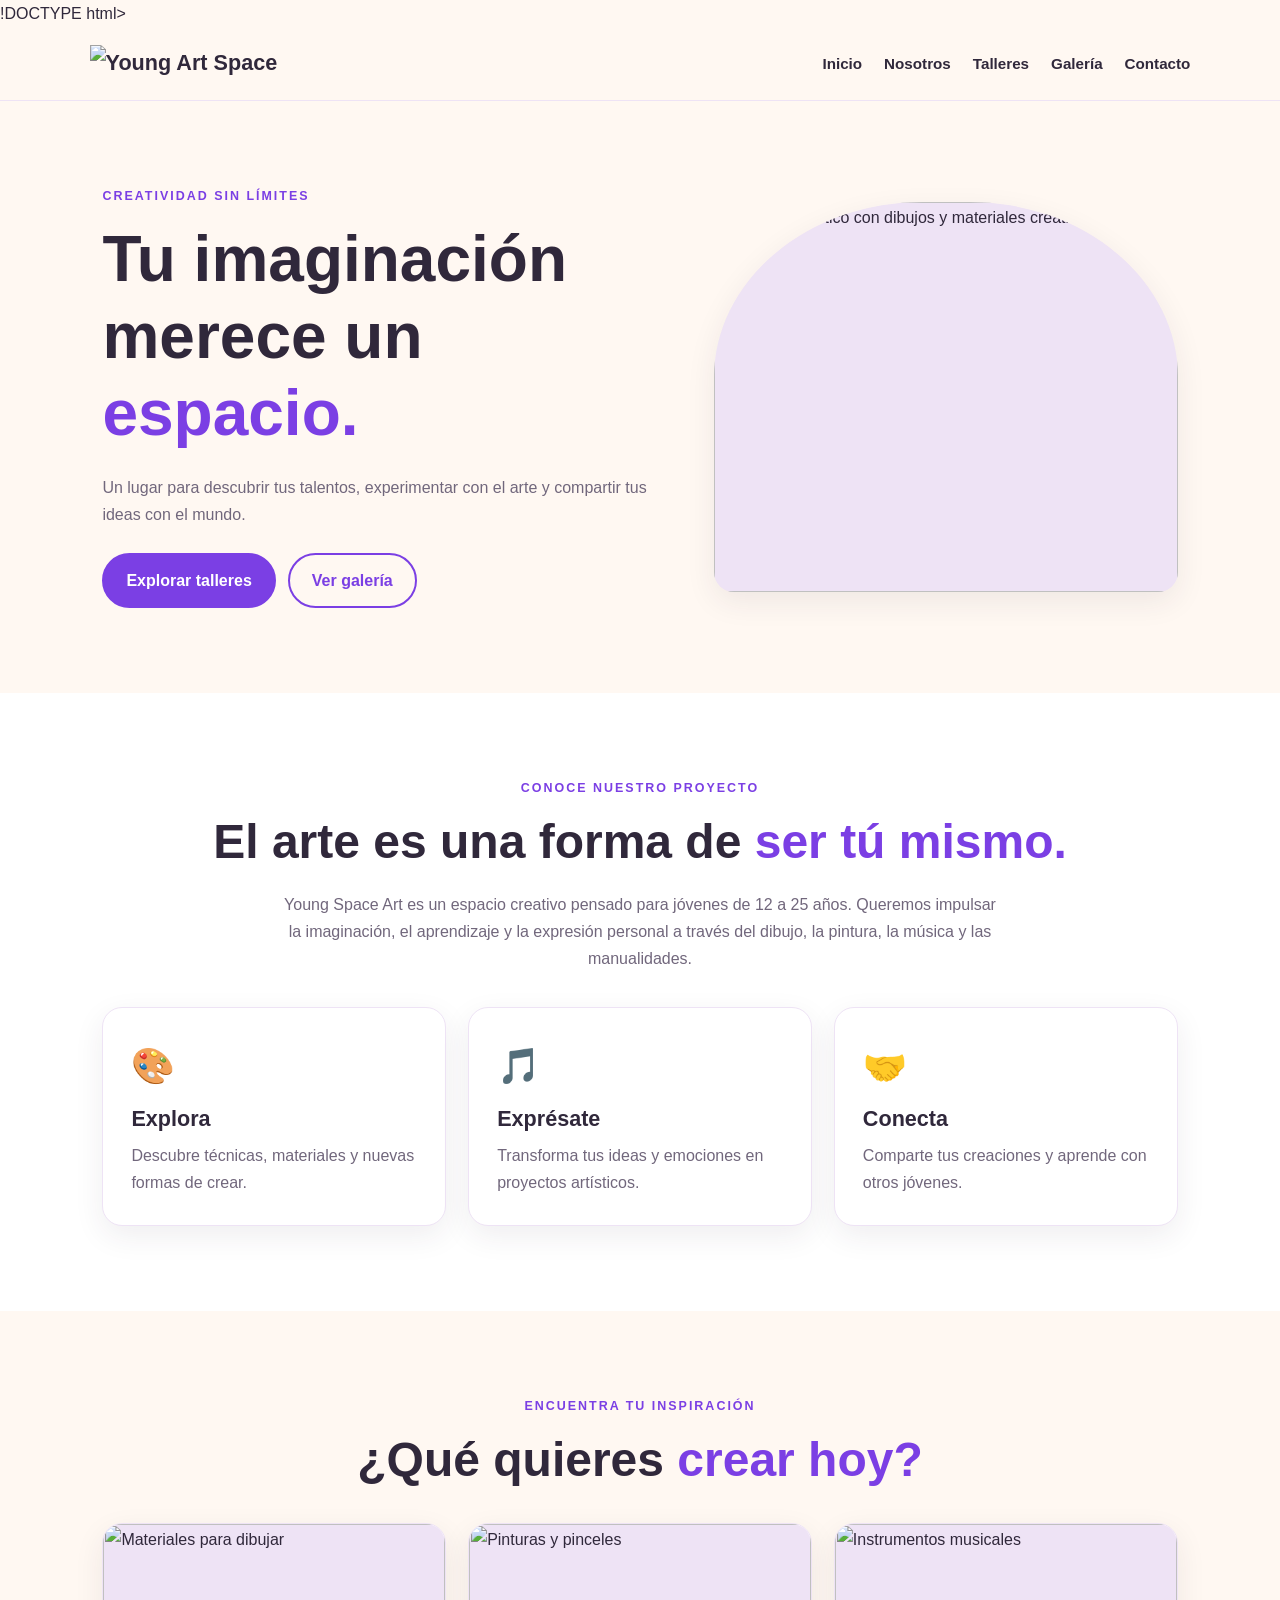
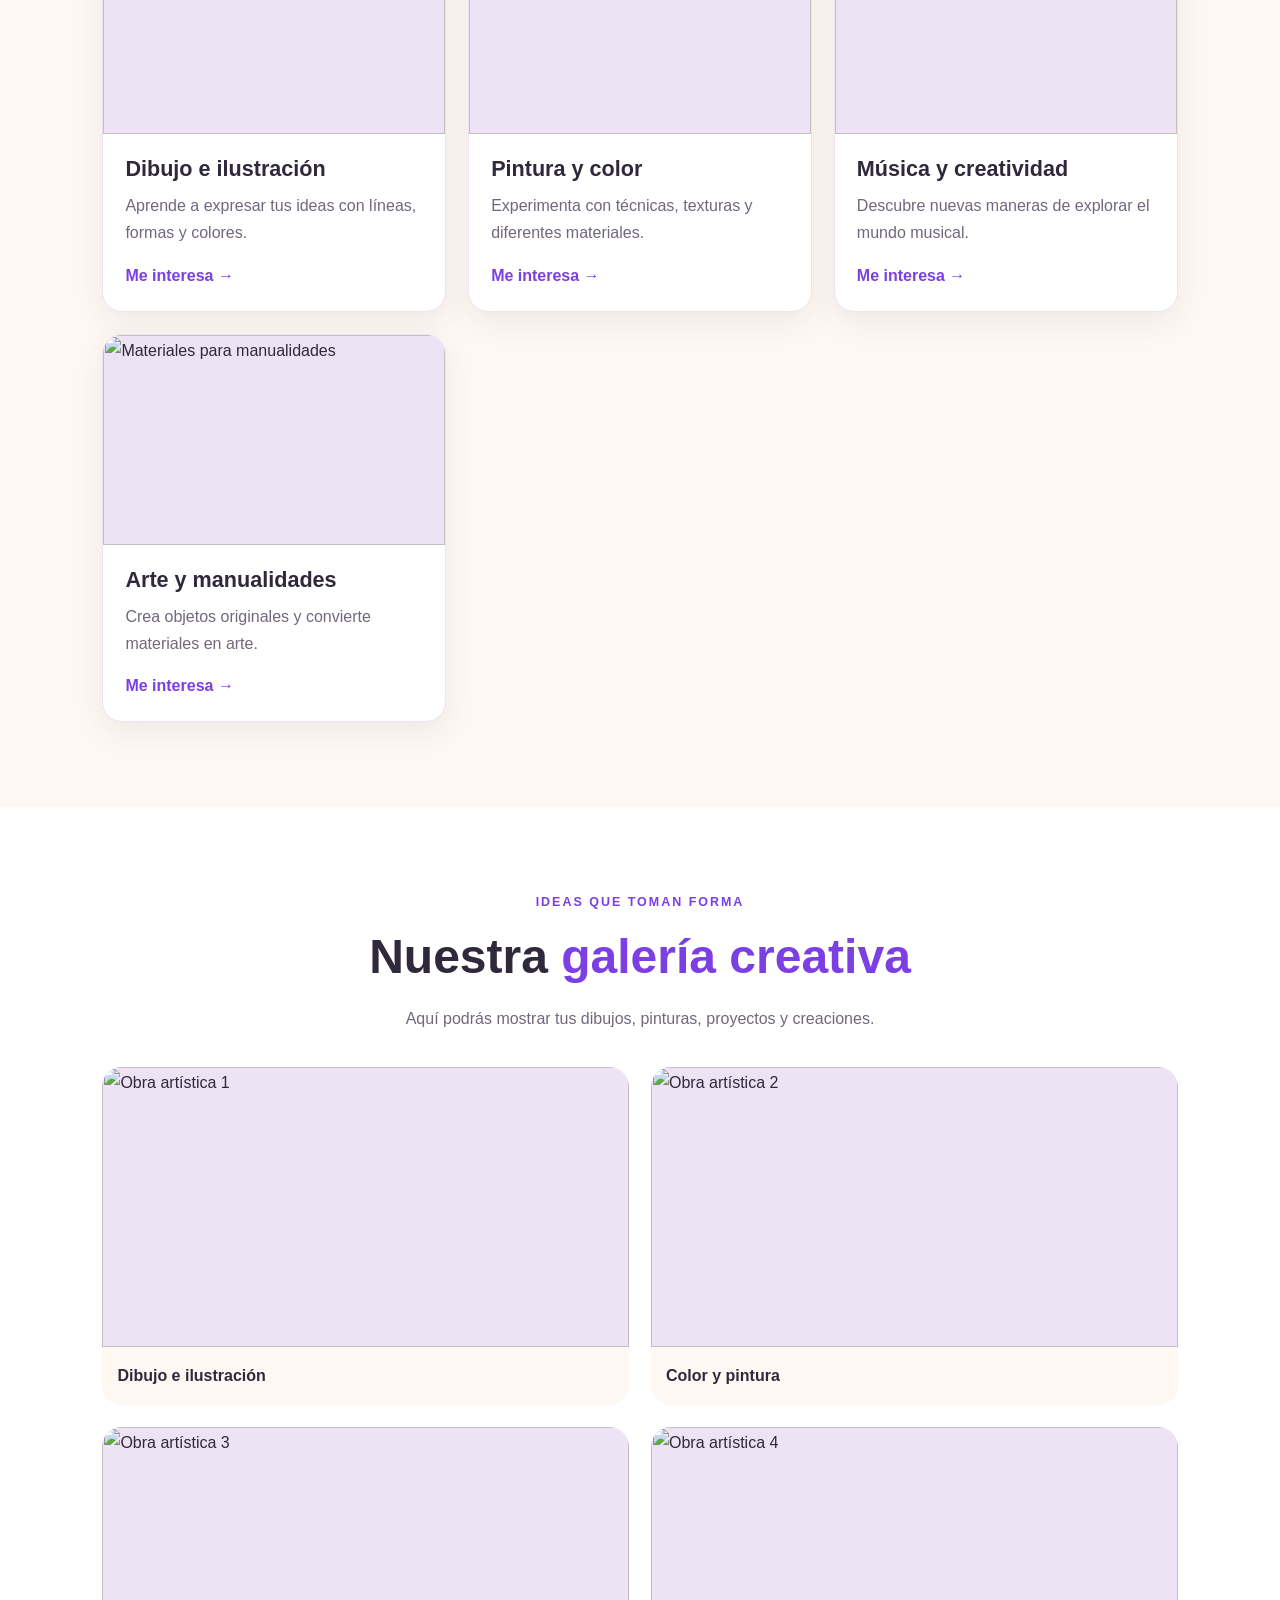
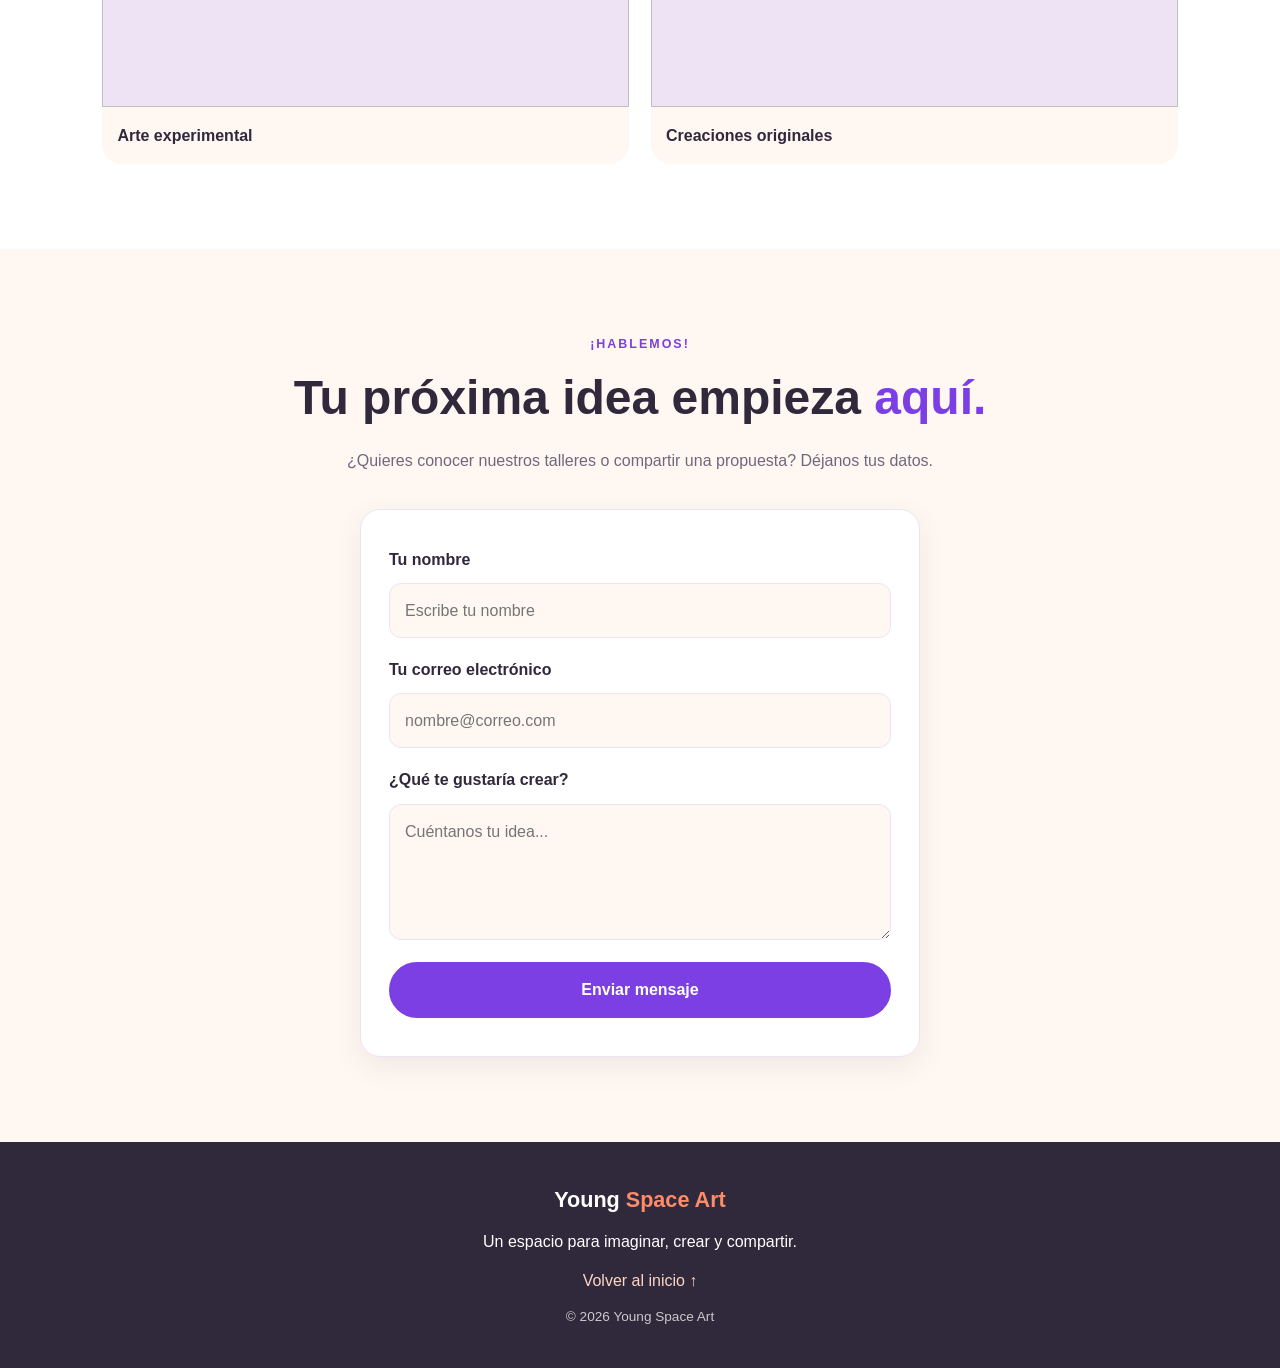
==== index.html @ b2b8af9f "Actualizacion del logo y pagina principal" ====
!DOCTYPE html>
<html lang="es">
<head>
  <meta charset="UTF-8">
  <meta name="viewport" content="width=device-width, initial-scale=1.0">
  <meta name="description" content="Young Space Art: un espacio para crear, aprender y expresarte a través del arte.">
  <title>Young Space Art | Tu espacio creativo</title>
  <link rel="stylesheet" href="style.css">
</head>
<body>

  <!-- ENCABEZADO Y MENÚ -->
<header class="encabezado">
    <a class="logo" href="#inicio">
        <img src="imagenes/logo-young-art-space.png" alt="Young Art Space">
    </a>

    <nav class="menu" aria-label="Menú principal">
        <a href="#inicio">Inicio</a>
        <a href="#nosotros">Nosotros</a>
        <a href="#talleres">Talleres</a>
        <a href="#galeria">Galería</a>
        <a href="#contacto">Contacto</a>
    </nav>
</header>

  <main>
    <!-- INICIO -->
    <section id="inicio" class="portada">
      <div class="portada-contenido">
        <p class="etiqueta">CREATIVIDAD SIN LÍMITES</p>
        <h1>Tu imaginación merece un <span>espacio.</span></h1>
        <p>
          Un lugar para descubrir tus talentos, experimentar con el arte
          y compartir tus ideas con el mundo.
        </p>

        <div class="botones">
          <a class="boton boton-principal" href="#talleres">Explorar talleres</a>
          <a class="boton boton-secundario" href="#galeria">Ver galería</a>
        </div>
      </div>

      <div class="portada-imagen">
        <!-- Cambia esta imagen por una tuya -->
        <img src="imagenes/portada.jpg"
             alt="Espacio artístico con dibujos y materiales creativos">
      </div>
    </section>

    <!-- NOSOTROS -->
    <section id="nosotros" class="seccion nosotros">
      <p class="etiqueta">CONOCE NUESTRO PROYECTO</p>
      <h2>El arte es una forma de <span>ser tú mismo.</span></h2>
      <p class="texto-seccion">
        Young Space Art es un espacio creativo pensado para jóvenes de
        12 a 25 años. Queremos impulsar la imaginación, el aprendizaje y
        la expresión personal a través del dibujo, la pintura, la música
        y las manualidades.
      </p>

      <div class="tarjetas">
        <article class="tarjeta">
          <span class="icono">🎨</span>
          <h3>Explora</h3>
          <p>Descubre técnicas, materiales y nuevas formas de crear.</p>
        </article>

        <article class="tarjeta">
          <span class="icono">🎵</span>
          <h3>Exprésate</h3>
          <p>Transforma tus ideas y emociones en proyectos artísticos.</p>
        </article>

        <article class="tarjeta">
          <span class="icono">🤝</span>
          <h3>Conecta</h3>
          <p>Comparte tus creaciones y aprende con otros jóvenes.</p>
        </article>
      </div>
    </section>

    <!-- TALLERES -->
    <section id="talleres" class="seccion talleres">
      <p class="etiqueta">ENCUENTRA TU INSPIRACIÓN</p>
      <h2>¿Qué quieres <span>crear hoy?</span></h2>

      <div class="tarjetas">
        <article class="tarjeta tarjeta-taller">
          <img src="imagenes/dibujo.jpg" alt="Materiales para dibujar">
          <div class="tarjeta-contenido">
            <h3>Dibujo e ilustración</h3>
            <p>Aprende a expresar tus ideas con líneas, formas y colores.</p>
            <a href="#contacto" class="enlace">Me interesa →</a>
          </div>
        </article>

        <article class="tarjeta tarjeta-taller">
          <img src="imagenes/pintura.jpg" alt="Pinturas y pinceles">
          <div class="tarjeta-contenido">
            <h3>Pintura y color</h3>
            <p>Experimenta con técnicas, texturas y diferentes materiales.</p>
            <a href="#contacto" class="enlace">Me interesa →</a>
          </div>
        </article>

        <article class="tarjeta tarjeta-taller">
          <img src="imagenes/musica.jpg" alt="Instrumentos musicales">
          <div class="tarjeta-contenido">
            <h3>Música y creatividad</h3>
            <p>Descubre nuevas maneras de explorar el mundo musical.</p>
            <a href="#contacto" class="enlace">Me interesa →</a>
          </div>
        </article>

        <article class="tarjeta tarjeta-taller">
          <img src="imagenes/manualidades.jpg" alt="Materiales para manualidades">
          <div class="tarjeta-contenido">
            <h3>Arte y manualidades</h3>
            <p>Crea objetos originales y convierte materiales en arte.</p>
            <a href="#contacto" class="enlace">Me interesa →</a>
          </div>
        </article>
      </div>
    </section>

    <!-- GALERÍA -->
    <section id="galeria" class="seccion galeria">
      <p class="etiqueta">IDEAS QUE TOMAN FORMA</p>
      <h2>Nuestra <span>galería creativa</span></h2>
      <p class="texto-seccion">
        Aquí podrás mostrar tus dibujos, pinturas, proyectos y creaciones.
      </p>

      <div class="galeria-grid">
        <figure>
          <img src="imagenes/galeria1.jpg" alt="Obra artística 1">
          <figcaption>Dibujo e ilustración</figcaption>
        </figure>

        <figure>
          <img src="imagenes/galeria2.jpg" alt="Obra artística 2">
          <figcaption>Color y pintura</figcaption>
        </figure>

        <figure>
          <img src="imagenes/galeria3.jpg" alt="Obra artística 3">
          <figcaption>Arte experimental</figcaption>
        </figure>

        <figure>
          <img src="imagenes/galeria4.jpg" alt="Obra artística 4">
          <figcaption>Creaciones originales</figcaption>
        </figure>
      </div>
    </section>

    <!-- CONTACTO -->
    <section id="contacto" class="seccion contacto">
      <p class="etiqueta">¡HABLEMOS!</p>
      <h2>Tu próxima idea empieza <span>aquí.</span></h2>
      <p class="texto-seccion">
        ¿Quieres conocer nuestros talleres o compartir una propuesta?
        Déjanos tus datos.
      </p>

      <form id="formulario-contacto">
        <label for="nombre">Tu nombre</label>
        <input type="text" id="nombre" name="nombre"
               placeholder="Escribe tu nombre" required>

        <label for="correo">Tu correo electrónico</label>
        <input type="email" id="correo" name="correo"
               placeholder="nombre@correo.com" required>

        <label for="mensaje">¿Qué te gustaría crear?</label>
        <textarea id="mensaje" name="mensaje" rows="4"
                  placeholder="Cuéntanos tu idea..." required></textarea>

        <button type="submit" class="boton boton-principal">
          Enviar mensaje
        </button>

        <p id="respuesta-formulario" role="status" aria-live="polite"></p>
      </form>
    </section>
  </main>

  <footer class="pie">
    <a class="logo" href="#inicio">Young <span>Space Art</span></a>
    <p>Un espacio para imaginar, crear y compartir.</p>
    <a href="#inicio">Volver al inicio ↑</a>
    <p class="copyright">© 2026 Young Space Art</p>
  </footer>

  <script src="script.js"></script>
</body>
</html>
---- style.css ----
/* =================================
   1. COLORES Y DISEÑO GENERAL
   Cambia estos valores para personalizar la página
================================= */
:root {
  --fondo: #fff8f2;
  --fondo-tarjetas: #ffffff;
  --color-principal: #7b3fe4;
  --color-secundario: #ff8c69;
  --color-texto: #30283b;
  --color-suave: #71677c;
  --color-borde: #eee3f5;

  --fuente-titulos: "Trebuchet MS", sans-serif;
  --fuente-texto: Arial, sans-serif;

  --radio: 20px;
  --sombra: 0 10px 30px rgba(48, 40, 59, 0.08);
}

* {
  box-sizing: border-box;
  margin: 0;
  padding: 0;
}

html {
  scroll-behavior: smooth;
  scroll-padding-top: 90px;
}

body {
  background: var(--fondo);
  color: var(--color-texto);
  font-family: var(--fuente-texto);
  line-height: 1.7;
}

img {
  display: block;
  max-width: 100%;
}

a {
  color: inherit;
  text-decoration: none;
}

section {
  scroll-margin-top: 85px;
}

/* =================================
   2. MENÚ SUPERIOR
================================= */
.encabezado {
  position: sticky;
  top: 0;
  z-index: 10;
  display: flex;
  align-items: center;
  justify-content: space-between;
  gap: 20px;
  padding: 18px 7%;
  background: var(--fondo);
  border-bottom: 1px solid var(--color-borde);
}

.logo {
  font-family: var(--fuente-titulos);
  font-size: 1.35rem;
  font-weight: 900;
}

.logo span,
h1 span,
h2 span {
  color: var(--color-principal);
}

.menu {
  display: flex;
  flex-wrap: wrap;
  gap: 22px;
}

.menu a {
  font-size: 0.95rem;
  font-weight: bold;
  transition: color 0.2s;
}

.menu a:hover,
.menu a:focus-visible {
  color: var(--color-principal);
}

/* =================================
   3. PORTADA / INICIO
================================= */
.portada {
  display: grid;
  grid-template-columns: 1.1fr 0.9fr;
  align-items: center;
  gap: 45px;
  padding: 85px 8%;
  min-height: 570px;
}

.etiqueta {
  color: var(--color-principal);
  font-size: 0.78rem;
  font-weight: 800;
  letter-spacing: 2px;
  margin-bottom: 14px;
}

h1,
h2,
h3 {
  font-family: var(--fuente-titulos);
  line-height: 1.2;
}

h1 {
  font-size: clamp(2.5rem, 5vw, 4.5rem);
  margin-bottom: 22px;
}

h2 {
  font-size: clamp(2rem, 4vw, 3rem);
  margin-bottom: 20px;
}

.portada-contenido > p:not(.etiqueta) {
  color: var(--color-suave);
  max-width: 550px;
  margin-bottom: 25px;
}

.portada-imagen img {
  width: 100%;
  height: 390px;
  object-fit: cover;
  border-radius: 45% 45% 20px 20px;
  box-shadow: var(--sombra);
  background: var(--color-borde);
}

.botones {
  display: flex;
  flex-wrap: wrap;
  gap: 12px;
}

.boton {
  display: inline-flex;
  justify-content: center;
  align-items: center;
  padding: 12px 22px;
  border: 2px solid var(--color-principal);
  border-radius: 999px;
  font: inherit;
  font-weight: bold;
  cursor: pointer;
  transition: transform 0.2s, background 0.2s;
}

.boton:hover {
  transform: translateY(-3px);
}

.boton-principal {
  background: var(--color-principal);
  color: white;
}

.boton-principal:hover {
  background: var(--color-texto);
  border-color: var(--color-texto);
}

.boton-secundario {
  color: var(--color-principal);
  background: transparent;
}

/* =================================
   4. SECCIONES
================================= */
.seccion {
  padding: 85px 8%;
  text-align: center;
}

.nosotros,
.galeria {
  background: var(--fondo-tarjetas);
}

.texto-seccion {
  max-width: 720px;
  margin: 0 auto 35px;
  color: var(--color-suave);
}

/* =================================
   5. TARJETAS DE NOSOTROS Y TALLERES
================================= */
.tarjetas {
  display: grid;
  grid-template-columns: repeat(3, minmax(0, 1fr));
  gap: 22px;
  margin-top: 35px;
  text-align: left;
}

.tarjeta {
  overflow: hidden;
  background: var(--fondo-tarjetas);
  border: 1px solid var(--color-borde);
  border-radius: var(--radio);
  box-shadow: var(--sombra);
  transition: transform 0.2s;
}

.tarjeta:hover {
  transform: translateY(-5px);
}

.nosotros .tarjeta {
  padding: 28px;
}

.icono {
  display: inline-block;
  font-size: 2.2rem;
  margin-bottom: 10px;
}

.tarjeta h3 {
  font-size: 1.35rem;
  margin-bottom: 10px;
}

.tarjeta p {
  color: var(--color-suave);
}

.tarjeta-taller img {
  width: 100%;
  height: 210px;
  object-fit: cover;
  background: var(--color-borde);
}

.tarjeta-contenido {
  padding: 22px;
}

.enlace {
  display: inline-block;
  margin-top: 15px;
  color: var(--color-principal);
  font-weight: bold;
}

.enlace:hover {
  text-decoration: underline;
}

/* =================================
   6. GALERÍA DE IMÁGENES
================================= */
.galeria-grid {
  display: grid;
  grid-template-columns: repeat(2, minmax(0, 1fr));
  gap: 22px;
  text-align: left;
}

.galeria-grid figure {
  overflow: hidden;
  border-radius: var(--radio);
  background: var(--fondo);
}

.galeria-grid img {
  width: 100%;
  height: 280px;
  object-fit: cover;
  background: var(--color-borde);
  transition: transform 0.3s;
}

.galeria-grid figure:hover img {
  transform: scale(1.04);
}

.galeria-grid figcaption {
  padding: 15px;
  font-weight: bold;
}

/* =================================
   7. CONTACTO
================================= */
.contacto form {
  display: flex;
  flex-direction: column;
  gap: 10px;
  max-width: 560px;
  margin: 30px auto 0;
  padding: 28px;
  text-align: left;
  background: var(--fondo-tarjetas);
  border: 1px solid var(--color-borde);
  border-radius: var(--radio);
  box-shadow: var(--sombra);
}

.contacto label {
  font-weight: bold;
  margin-top: 8px;
}

.contacto input,
.contacto textarea {
  width: 100%;
  padding: 13px 15px;
  border: 1px solid var(--color-borde);
  border-radius: 12px;
  background: var(--fondo);
  color: var(--color-texto);
  font: inherit;
}

.contacto input:focus,
.contacto textarea:focus {
  outline: 2px solid var(--color-principal);
}

.contacto textarea {
  resize: vertical;
}

.contacto button {
  margin-top: 12px;
}

#respuesta-formulario {
  color: var(--color-principal);
  font-weight: bold;
}

/* =================================
   8. PIE DE PÁGINA
================================= */
.pie {
  padding: 40px 8%;
  text-align: center;
  background: var(--color-texto);
  color: white;
}

.pie .logo span {
  color: var(--color-secundario);
}

.pie p {
  margin-top: 10px;
}

.pie > a:not(.logo) {
  display: inline-block;
  margin-top: 12px;
  color: #ffd5c5;
}

.copyright {
  font-size: 0.85rem;
  opacity: 0.75;
}

/* =================================
   9. ADAPTACIÓN A CELULARES
================================= */
@media (max-width: 800px) {
  .encabezado {
    flex-direction: column;
  }

  .menu {
    justify-content: center;
    gap: 12px 18px;
  }

  .portada {
    grid-template-columns: 1fr;
    padding: 55px 7%;
  }

  .portada-imagen img {
    height: 300px;
  }

  .tarjetas {
    grid-template-columns: repeat(2, minmax(0, 1fr));
  }
}

@media (max-width: 520px) {
  .tarjetas,
  .galeria-grid {
    grid-template-columns: 1fr;
  }

  .seccion {
    padding: 60px 6%;
  }

  .portada {
    padding: 45px 6%;
  }

  .contacto form {
    padding: 20px;
  }

  .menu a {
    font-size: 0.88rem;
  }
}
.logo-container {
    display: flex;
    justify-content: center;
    align-items: center;
    background-color: #000;
    padding: 15px;
}

.logo-imagen {
    width: 100%;
    max-width: 550px;
    height: auto;
    display: block;
    object-fit: contain;
}
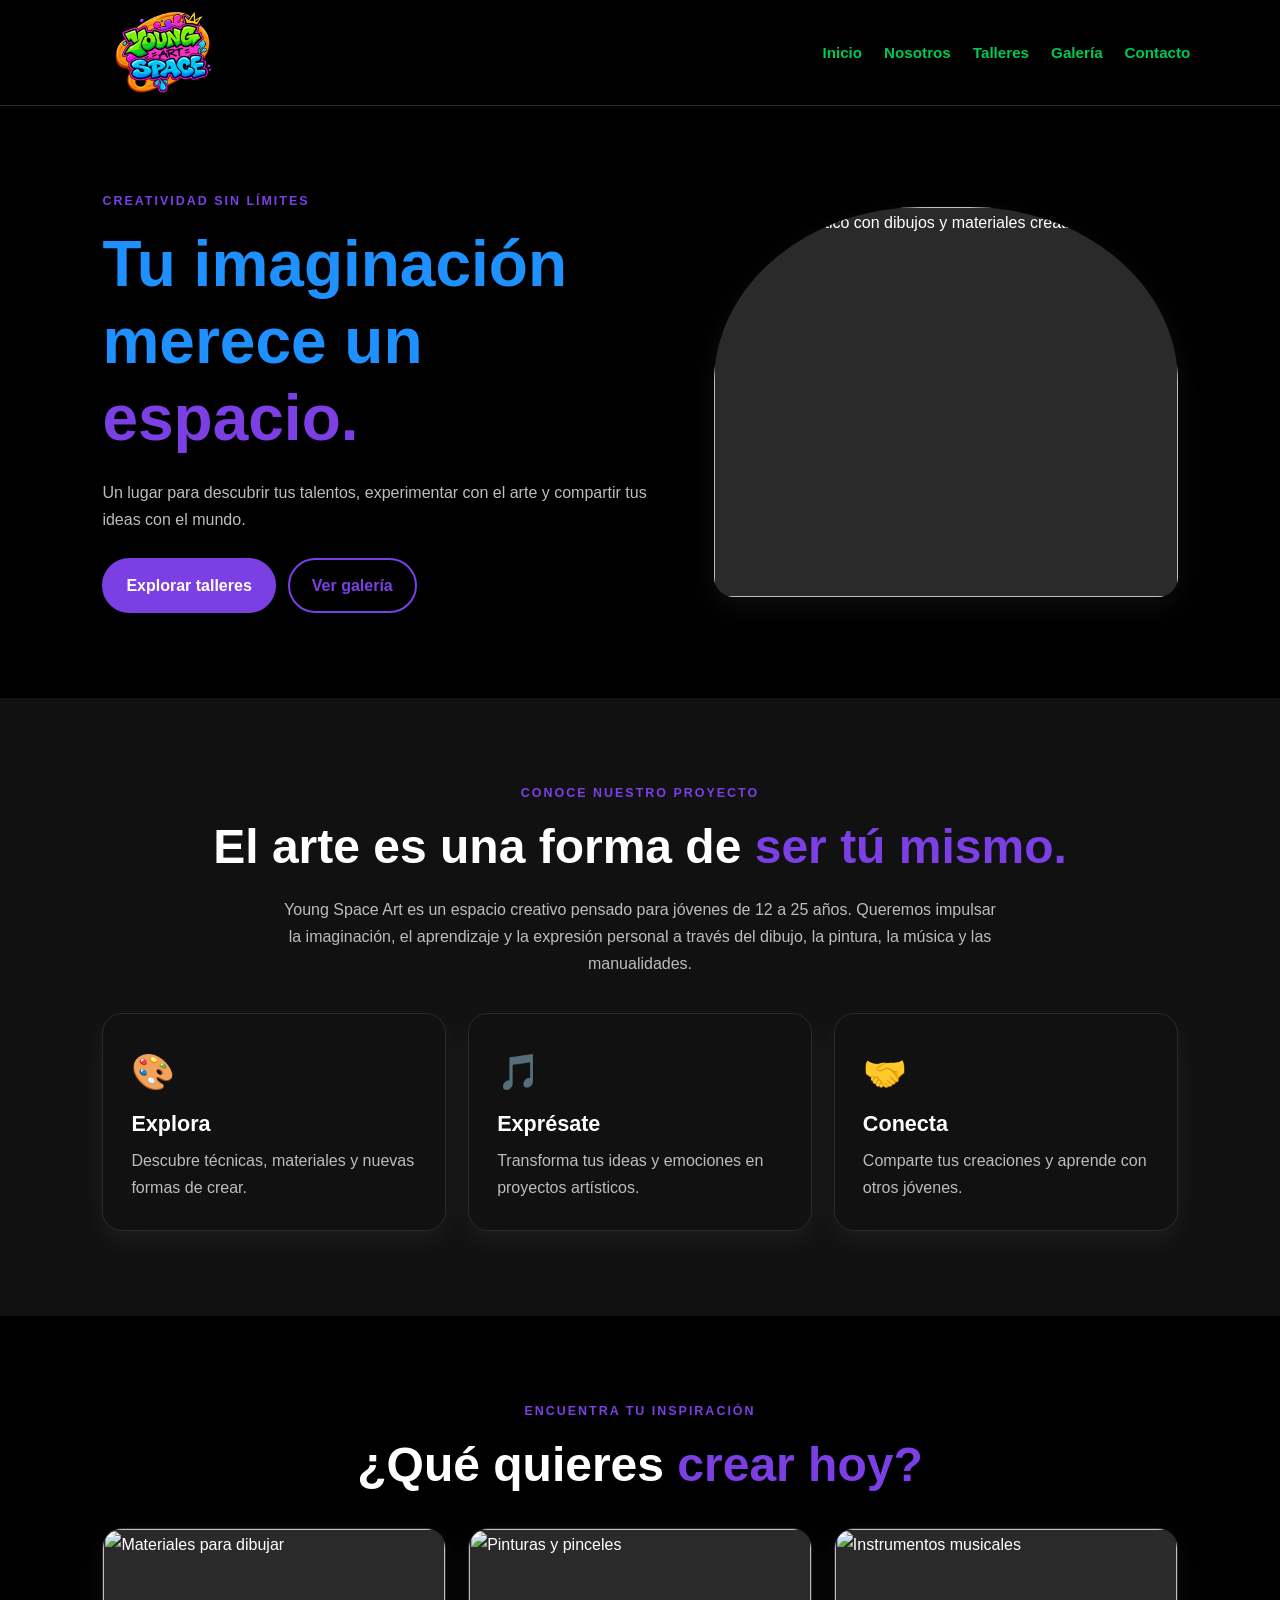
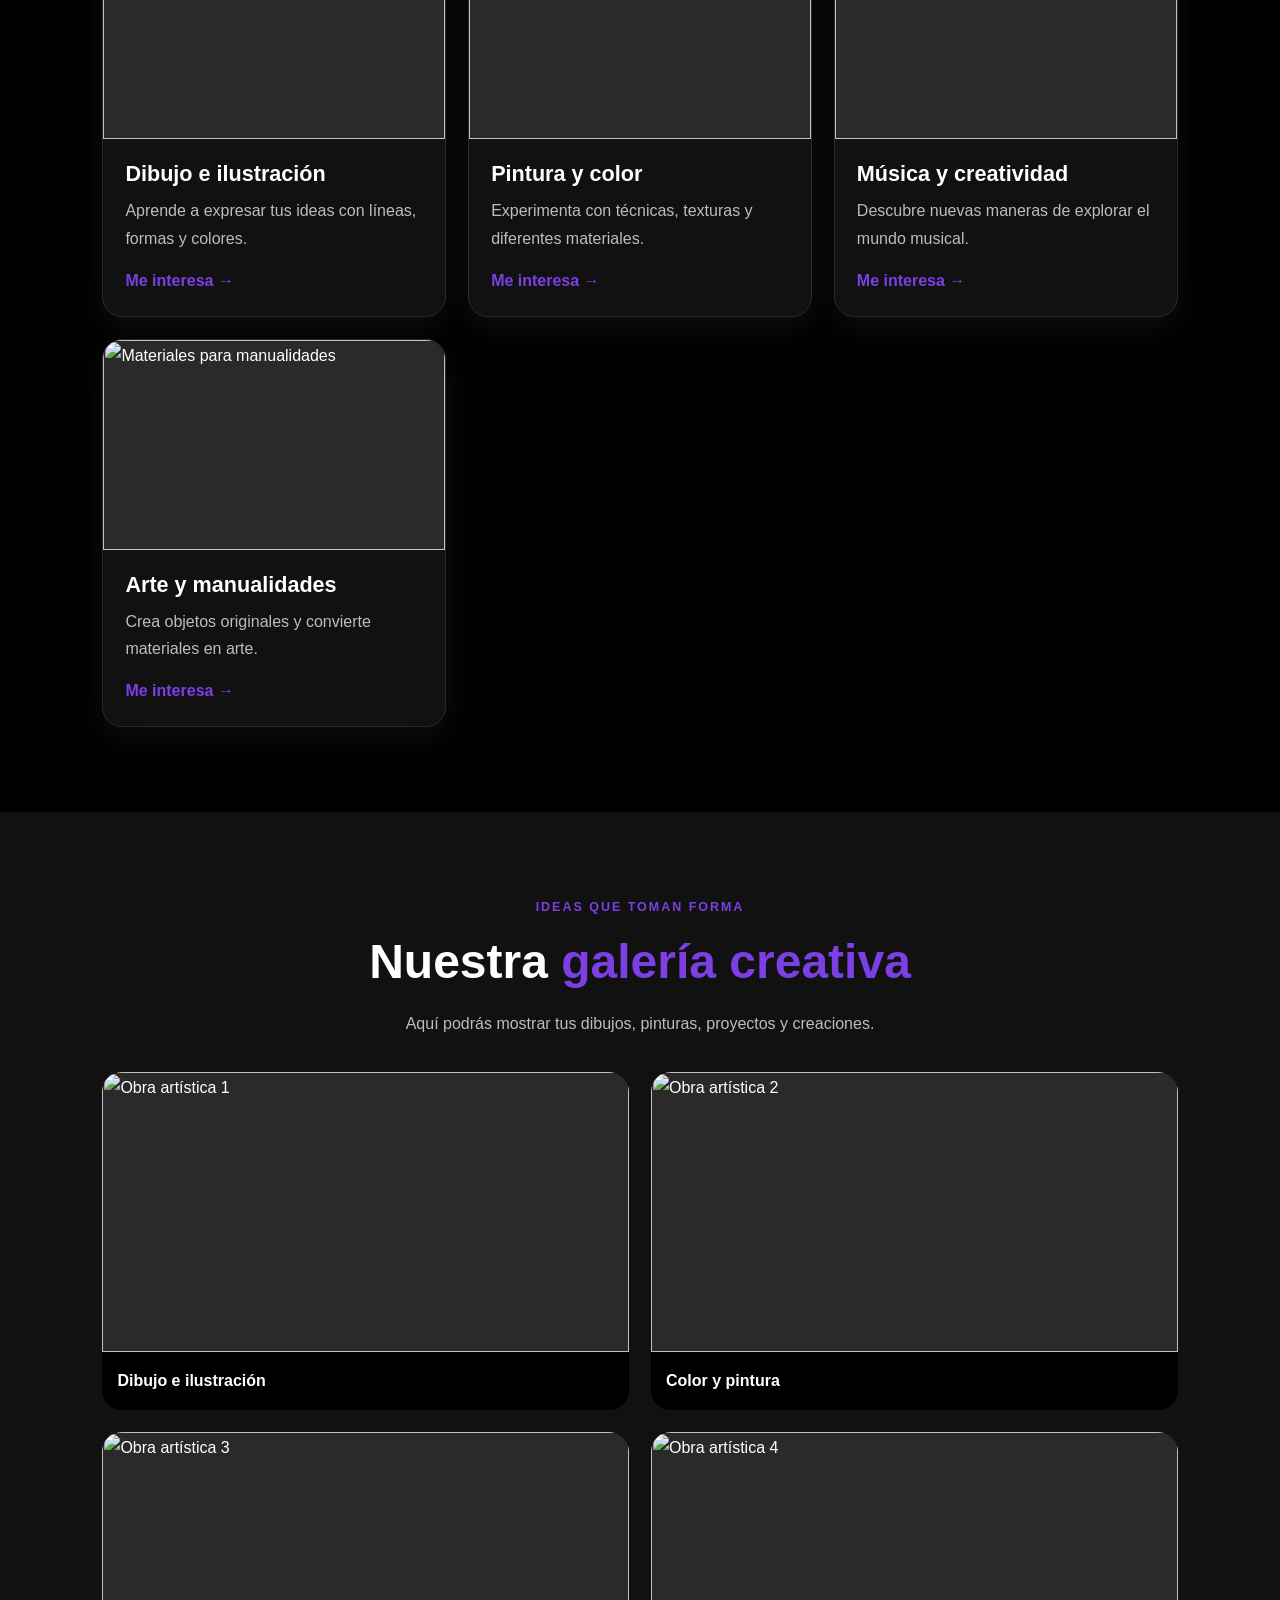
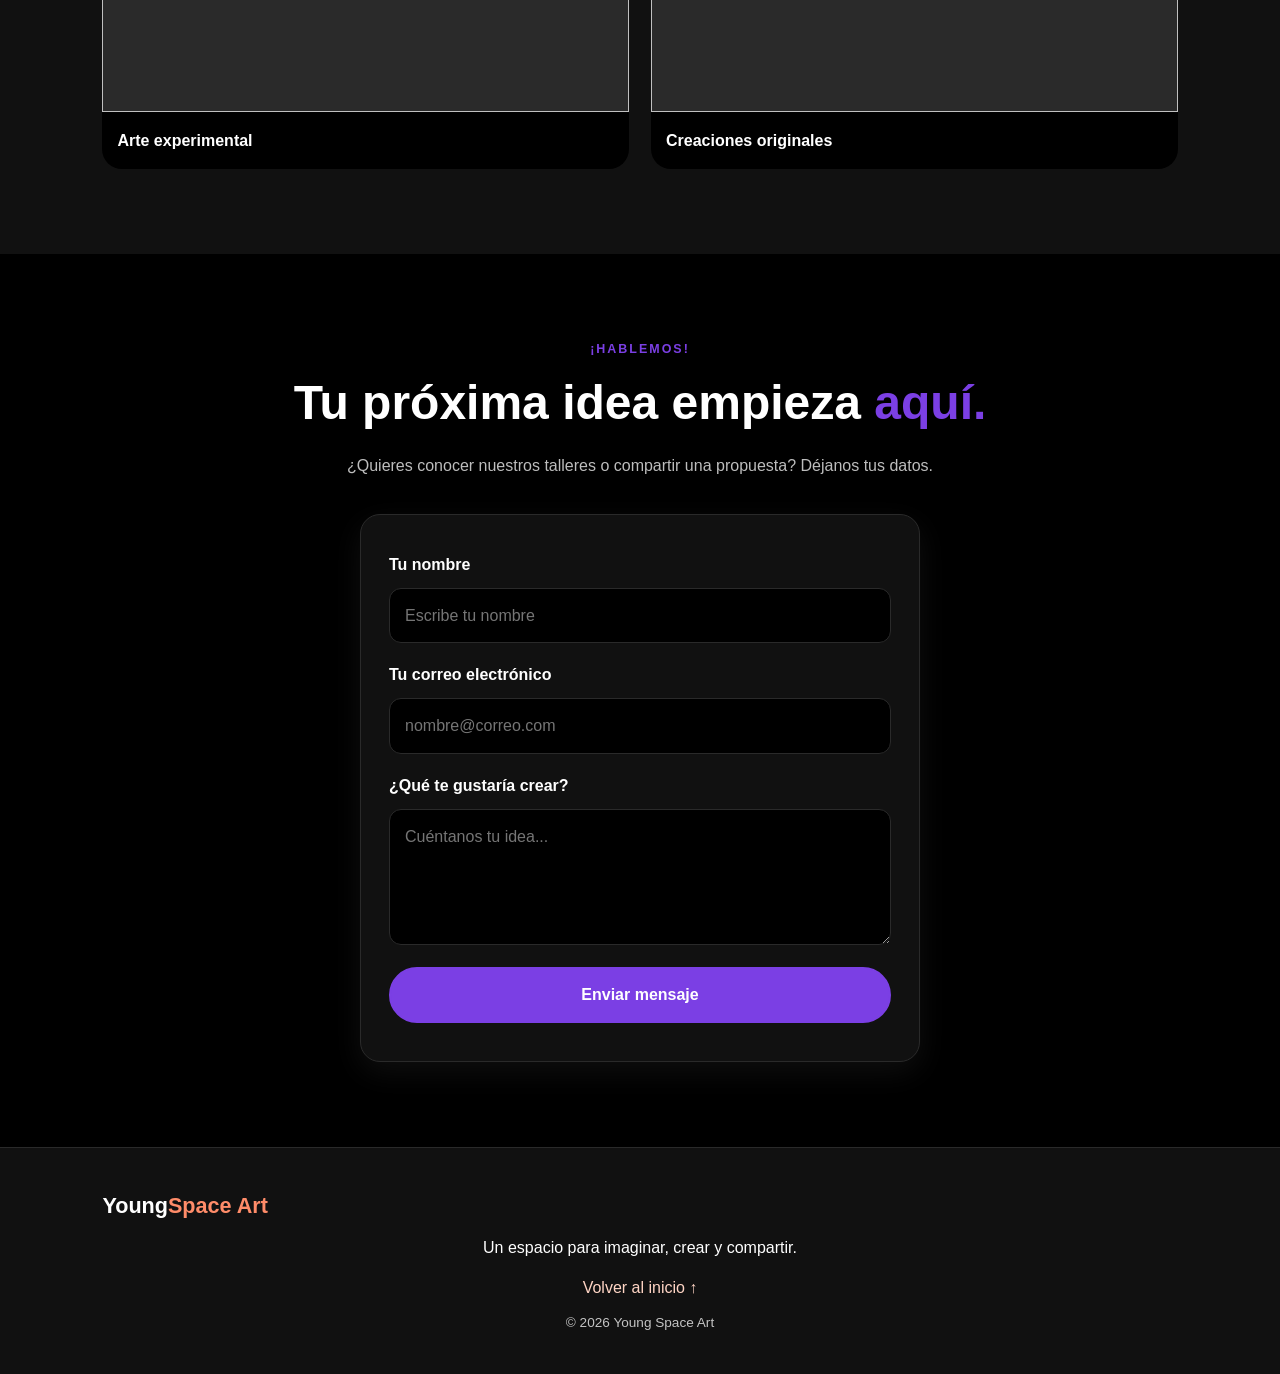
==== commit 96b7b771: "Quitar primera linea de html" ====
--- a/index.html
+++ b/index.html
@@ -1,4 +1,4 @@
-!DOCTYPE html>
+
 <html lang="es">
 <head>
   <meta charset="UTF-8">
--- a/style.css
+++ b/style.css
@@ -3,19 +3,22 @@
    Cambia estos valores para personalizar la página
 ================================= */
 :root {
-  --fondo: #fff8f2;
-  --fondo-tarjetas: #ffffff;
+  --fondo: #000000;
+  --fondo-tarjetas: #111111;
   --color-principal: #7b3fe4;
   --color-secundario: #ff8c69;
-  --color-texto: #30283b;
-  --color-suave: #71677c;
-  --color-borde: #eee3f5;
+  --color-texto: #ffffff;
+  --color-suave: #bdbdbd;
+  --color-borde: #2a2a2a;
+
+  --color-azul: #1e90ff;      /* azul del título */
+  --verde-logo: #00c853;      /* cambia este valor por el verde de tu logo */
 
   --fuente-titulos: "Trebuchet MS", sans-serif;
   --fuente-texto: Arial, sans-serif;
 
   --radio: 20px;
-  --sombra: 0 10px 30px rgba(48, 40, 59, 0.08);
+  --sombra: 0 10px 30px rgba(255, 255, 255, 0.06);
 }
 
 * {
@@ -61,7 +64,7 @@
   align-items: center;
   justify-content: space-between;
   gap: 20px;
-  padding: 18px 7%;
+  padding: 10px 7%;
   background: var(--fondo);
   border-bottom: 1px solid var(--color-borde);
 }
@@ -431,18 +434,41 @@
     font-size: 0.88rem;
   }
 }
-.logo-container {
+/* LOGO DE YOUNG ART SPACE */
+.logo {
     display: flex;
-    justify-content: center;
     align-items: center;
-    background-color: #000;
-    padding: 15px;
-}
-
-.logo-imagen {
-    width: 100%;
-    max-width: 550px;
-    height: auto;
+}
+
+.logo img {
+    width: 150px;
+    max-width: 150px;
+    height: 85px;
+    object-fit: contain;
     display: block;
-    object-fit: contain;
+}
+/* TÍTULO "TU IMAGINACIÓN MERECE UN" EN AZUL */
+h1 {
+  color: var(--color-azul);
+}
+
+/* MENÚ EN VERDE DEL LOGO */
+.menu a {
+  color: var(--verde-logo);
+}
+
+.menu a:hover,
+.menu a:focus-visible {
+  color: var(--color-texto);
+}
+
+/* AJUSTES PARA FONDO NEGRO */
+.pie {
+  background: #111111;
+  border-top: 1px solid var(--color-borde);
+}
+
+.boton-principal:hover {
+  background: var(--color-secundario);
+  border-color: var(--color-secundario);
 }
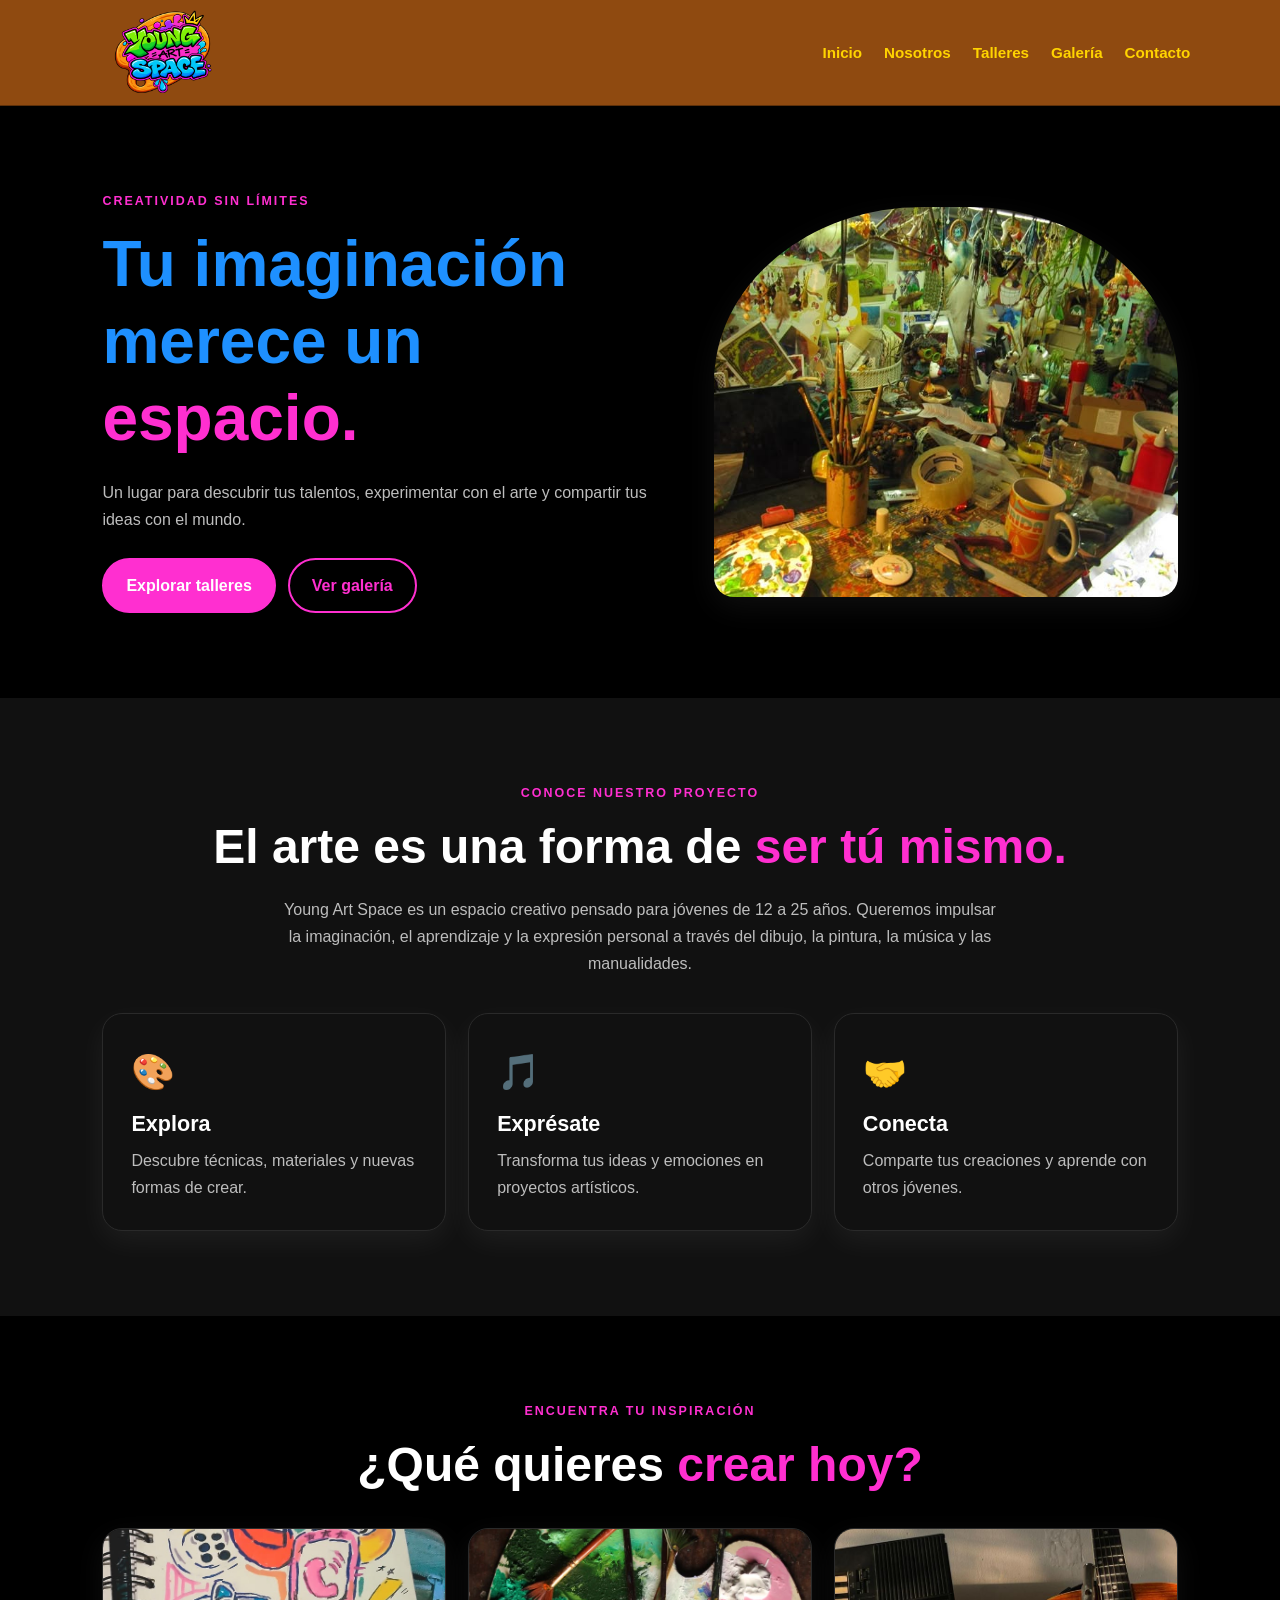
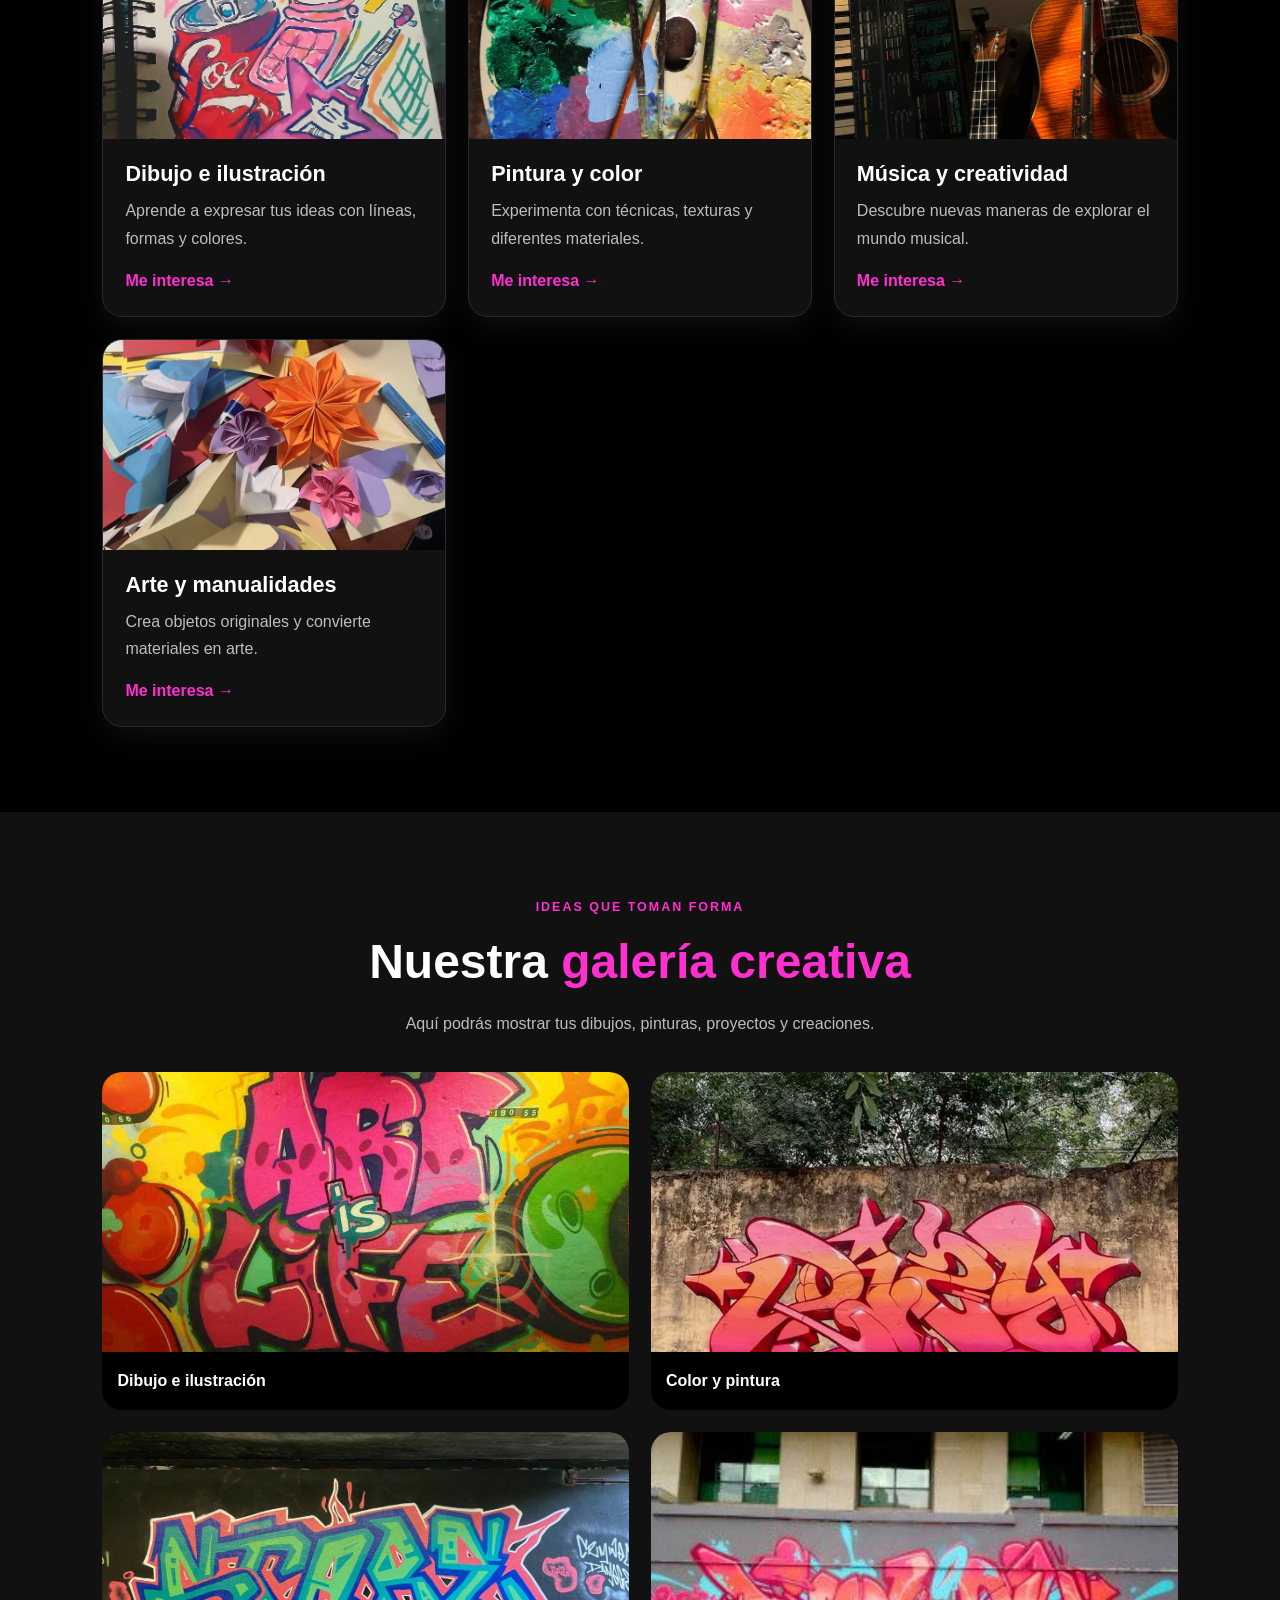
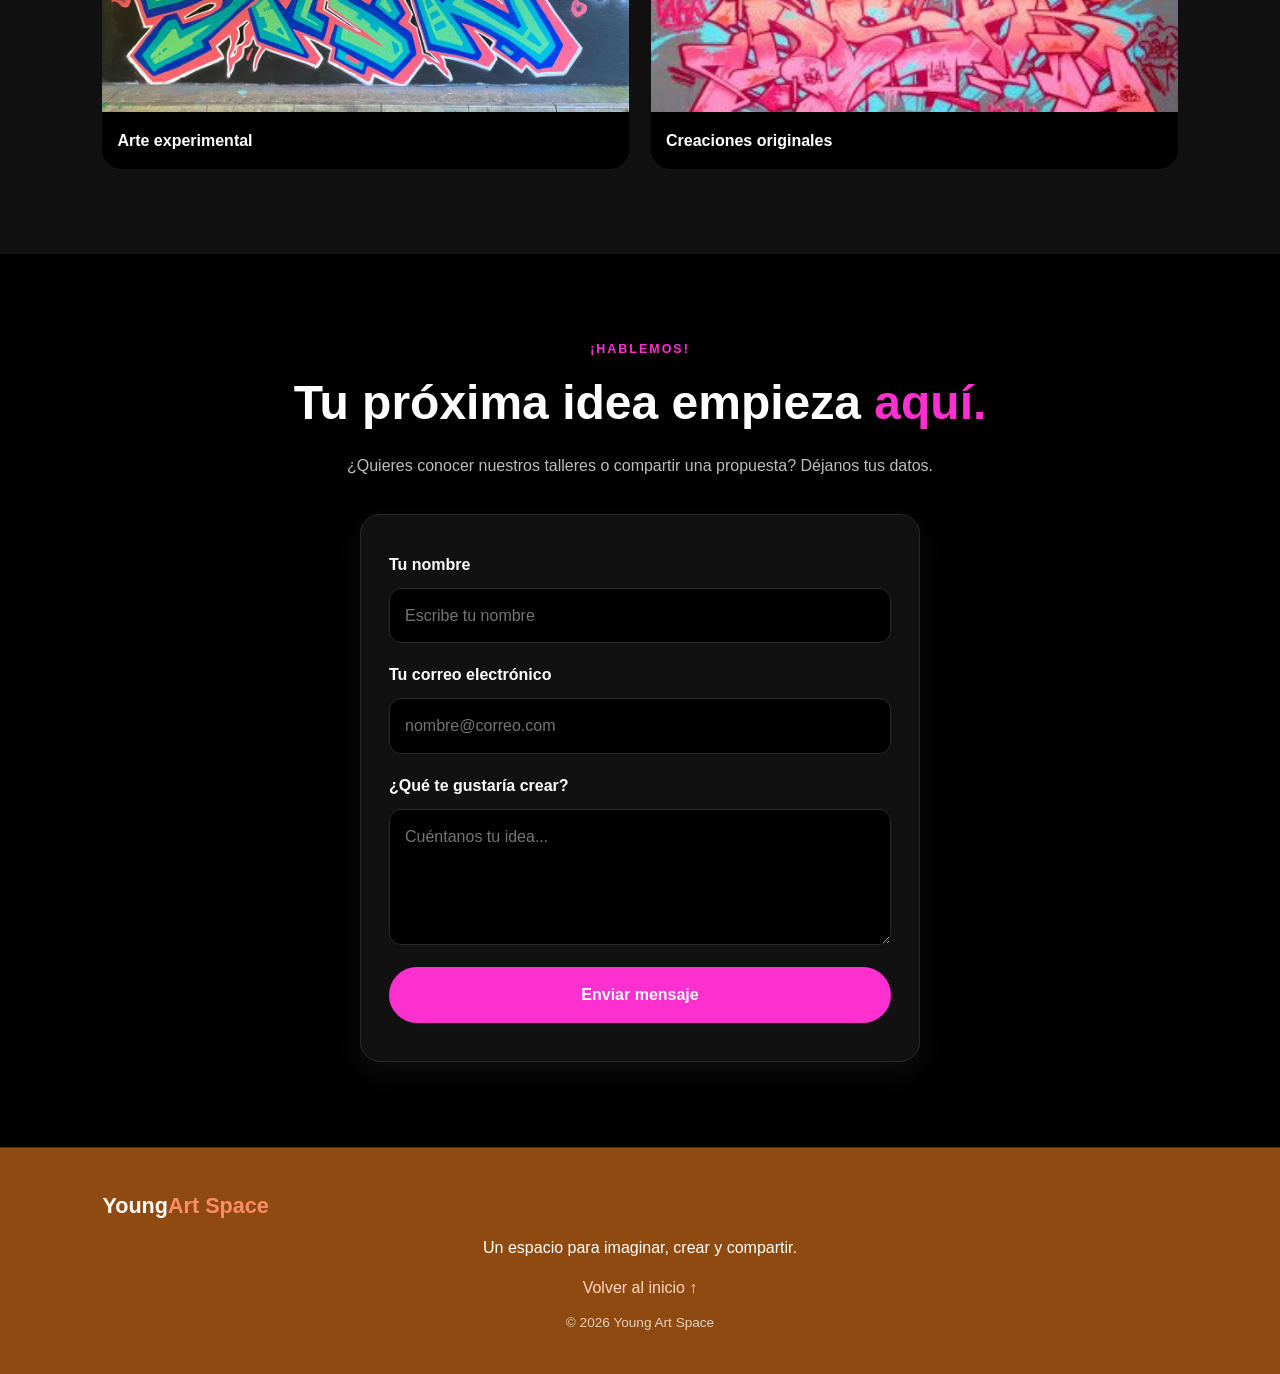
==== commit 9d965639: "Ajuste de nombre Young Space Art" ====
--- a/index.html
+++ b/index.html
@@ -3,8 +3,8 @@
 <head>
   <meta charset="UTF-8">
   <meta name="viewport" content="width=device-width, initial-scale=1.0">
-  <meta name="description" content="Young Space Art: un espacio para crear, aprender y expresarte a través del arte.">
-  <title>Young Space Art | Tu espacio creativo</title>
+  <meta name="description" content="Young Art Space: un espacio para crear, aprender y expresarte a través del arte.">
+  <title>Young Art Space | Tu espacio creativo</title>
   <link rel="stylesheet" href="style.css">
 </head>
 <body>
@@ -53,7 +53,7 @@
       <p class="etiqueta">CONOCE NUESTRO PROYECTO</p>
       <h2>El arte es una forma de <span>ser tú mismo.</span></h2>
       <p class="texto-seccion">
-        Young Space Art es un espacio creativo pensado para jóvenes de
+        Young Art Space es un espacio creativo pensado para jóvenes de
         12 a 25 años. Queremos impulsar la imaginación, el aprendizaje y
         la expresión personal a través del dibujo, la pintura, la música
         y las manualidades.
@@ -187,10 +187,10 @@
   </main>
 
   <footer class="pie">
-    <a class="logo" href="#inicio">Young <span>Space Art</span></a>
+    <a class="logo" href="#inicio">Young <span>Art Space</span></a>
     <p>Un espacio para imaginar, crear y compartir.</p>
     <a href="#inicio">Volver al inicio ↑</a>
-    <p class="copyright">© 2026 Young Space Art</p>
+    <p class="copyright">© 2026 Young Art Space</p>
   </footer>
 
   <script src="script.js"></script>
--- a/style.css
+++ b/style.css
@@ -5,14 +5,15 @@
 :root {
   --fondo: #000000;
   --fondo-tarjetas: #111111;
-  --color-principal: #7b3fe4;
+  --color-principal: #ff2fd0;   /* rosa del logo */
   --color-secundario: #ff8c69;
   --color-texto: #ffffff;
   --color-suave: #bdbdbd;
   --color-borde: #2a2a2a;
-
-  --color-azul: #1e90ff;      /* azul del título */
-  --verde-logo: #00c853;      /* cambia este valor por el verde de tu logo */
+  --cafe-logo: #8f4a10;   /* cafe oscuro de la paleta del logo */
+
+  --color-azul: #1e90ff;
+  --verde-logo: #7ff00b;
 
   --fuente-titulos: "Trebuchet MS", sans-serif;
   --fuente-texto: Arial, sans-serif;
@@ -454,7 +455,7 @@
 
 /* MENÚ EN VERDE DEL LOGO */
 .menu a {
-  color: var(--verde-logo);
+  color:#ffd400
 }
 
 .menu a:hover,
@@ -471,4 +472,16 @@
 .boton-principal:hover {
   background: var(--color-secundario);
   border-color: var(--color-secundario);
+
+}
+
+/* ENCABEZADO Y PIE EN CAFÉ DEL LOGO */
+.encabezado {
+  background: var(--cafe-logo);
+  border-bottom: 1px solid rgba(0, 0, 0, 0.35);
+}
+
+.pie {
+  background: var(--cafe-logo);
+  border-top: 1px solid rgba(0, 0, 0, 0.35);
 }
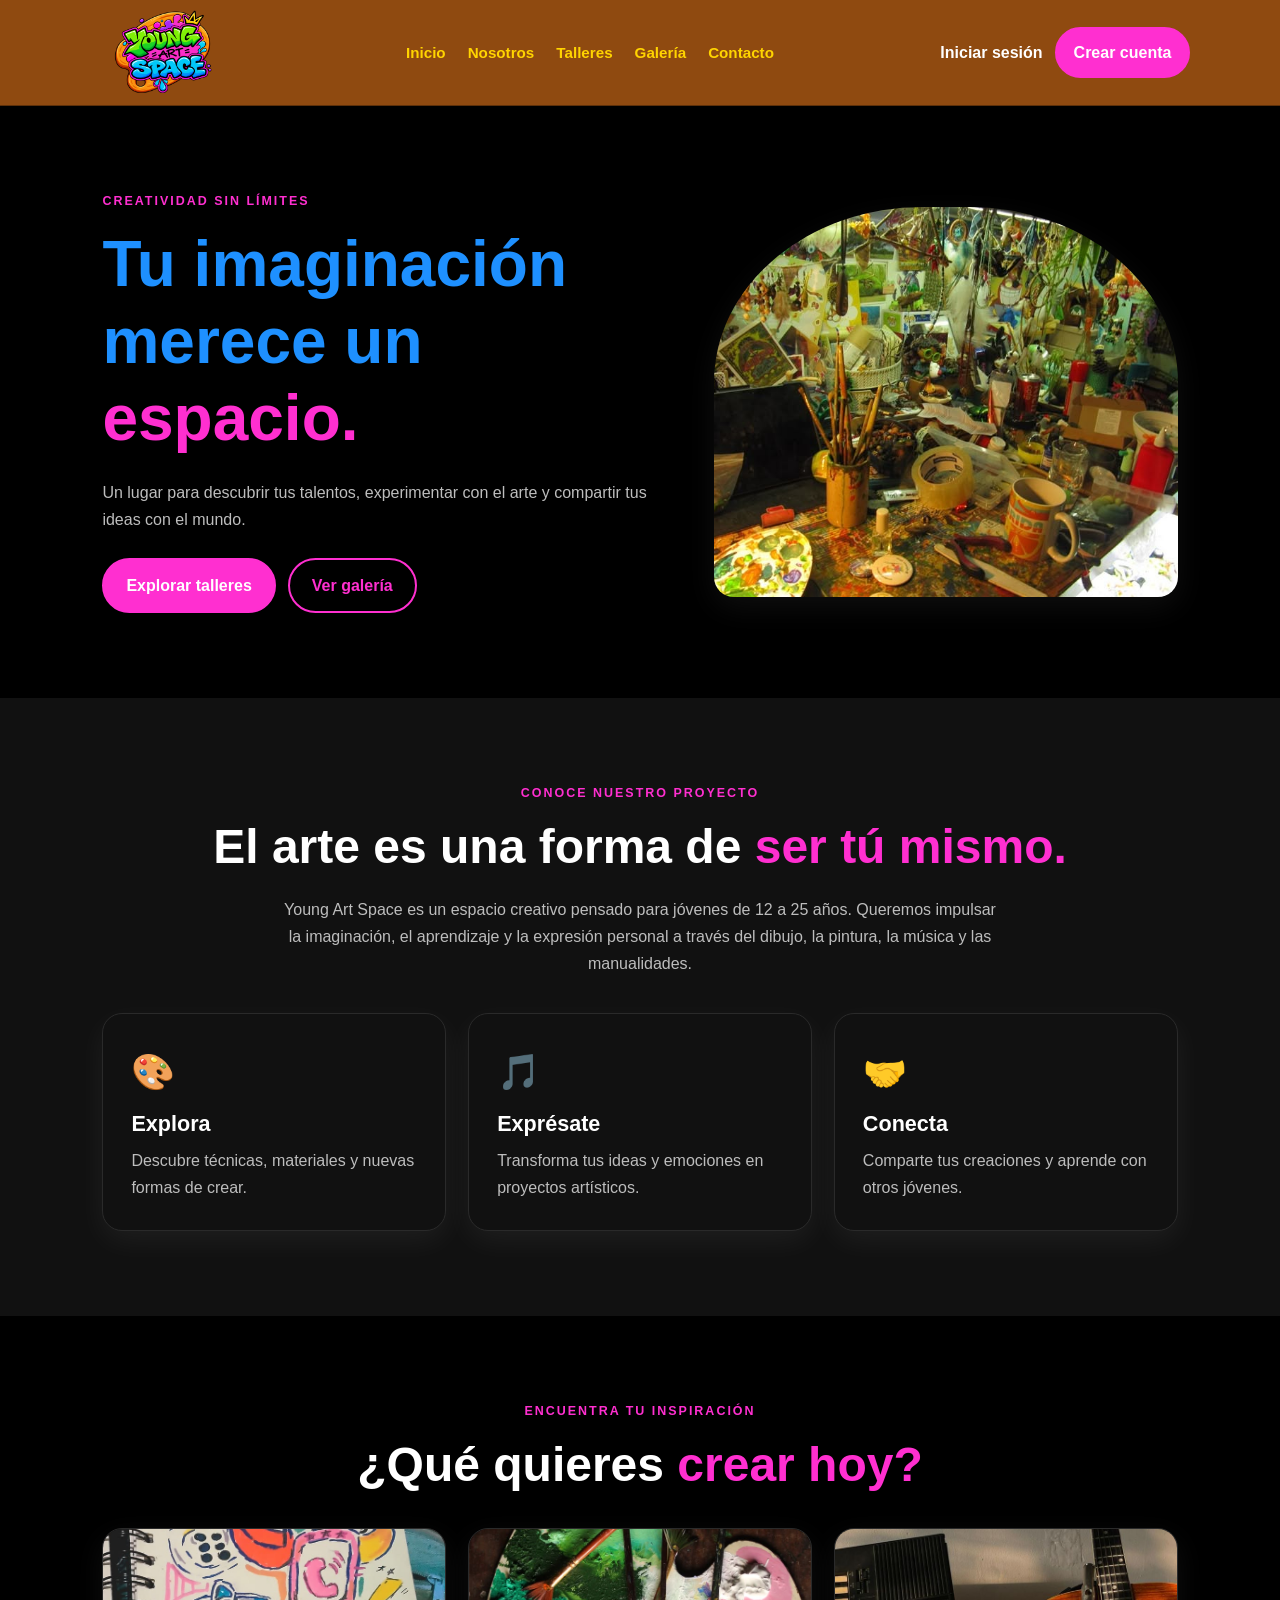
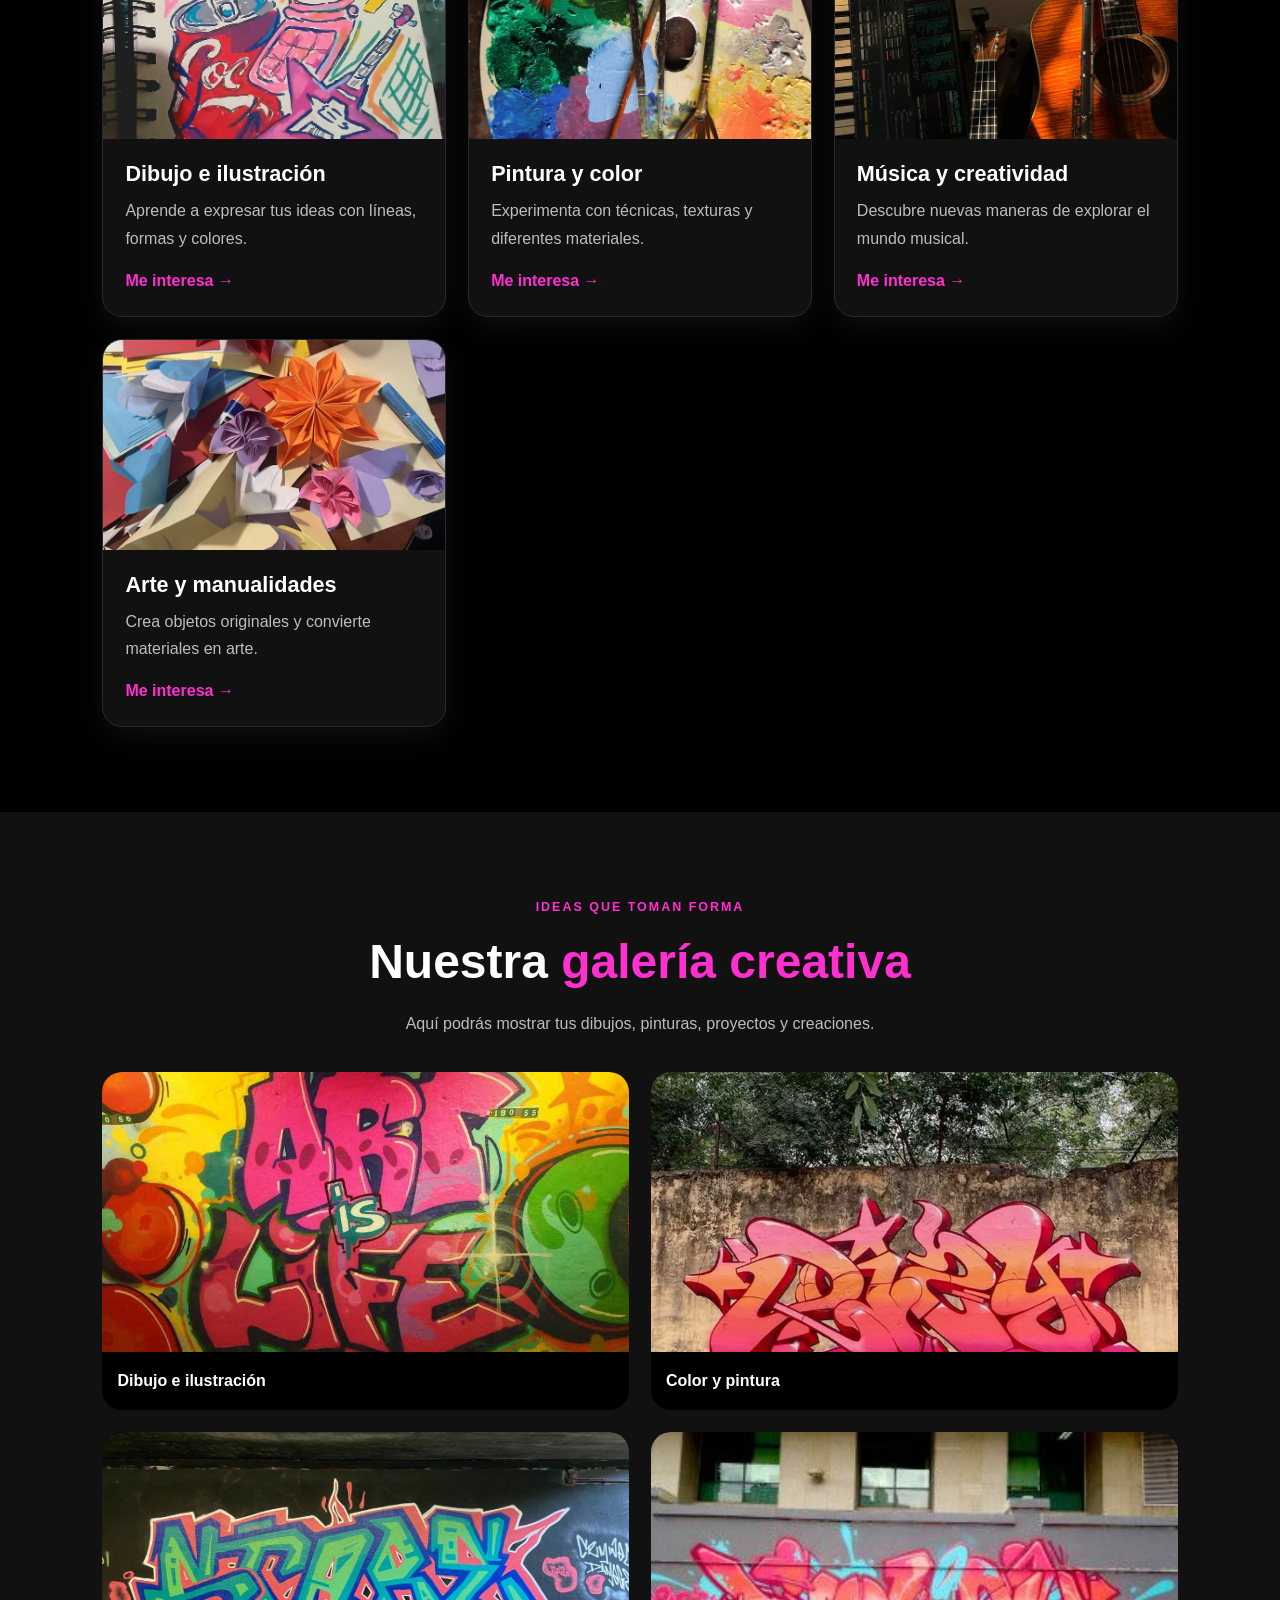
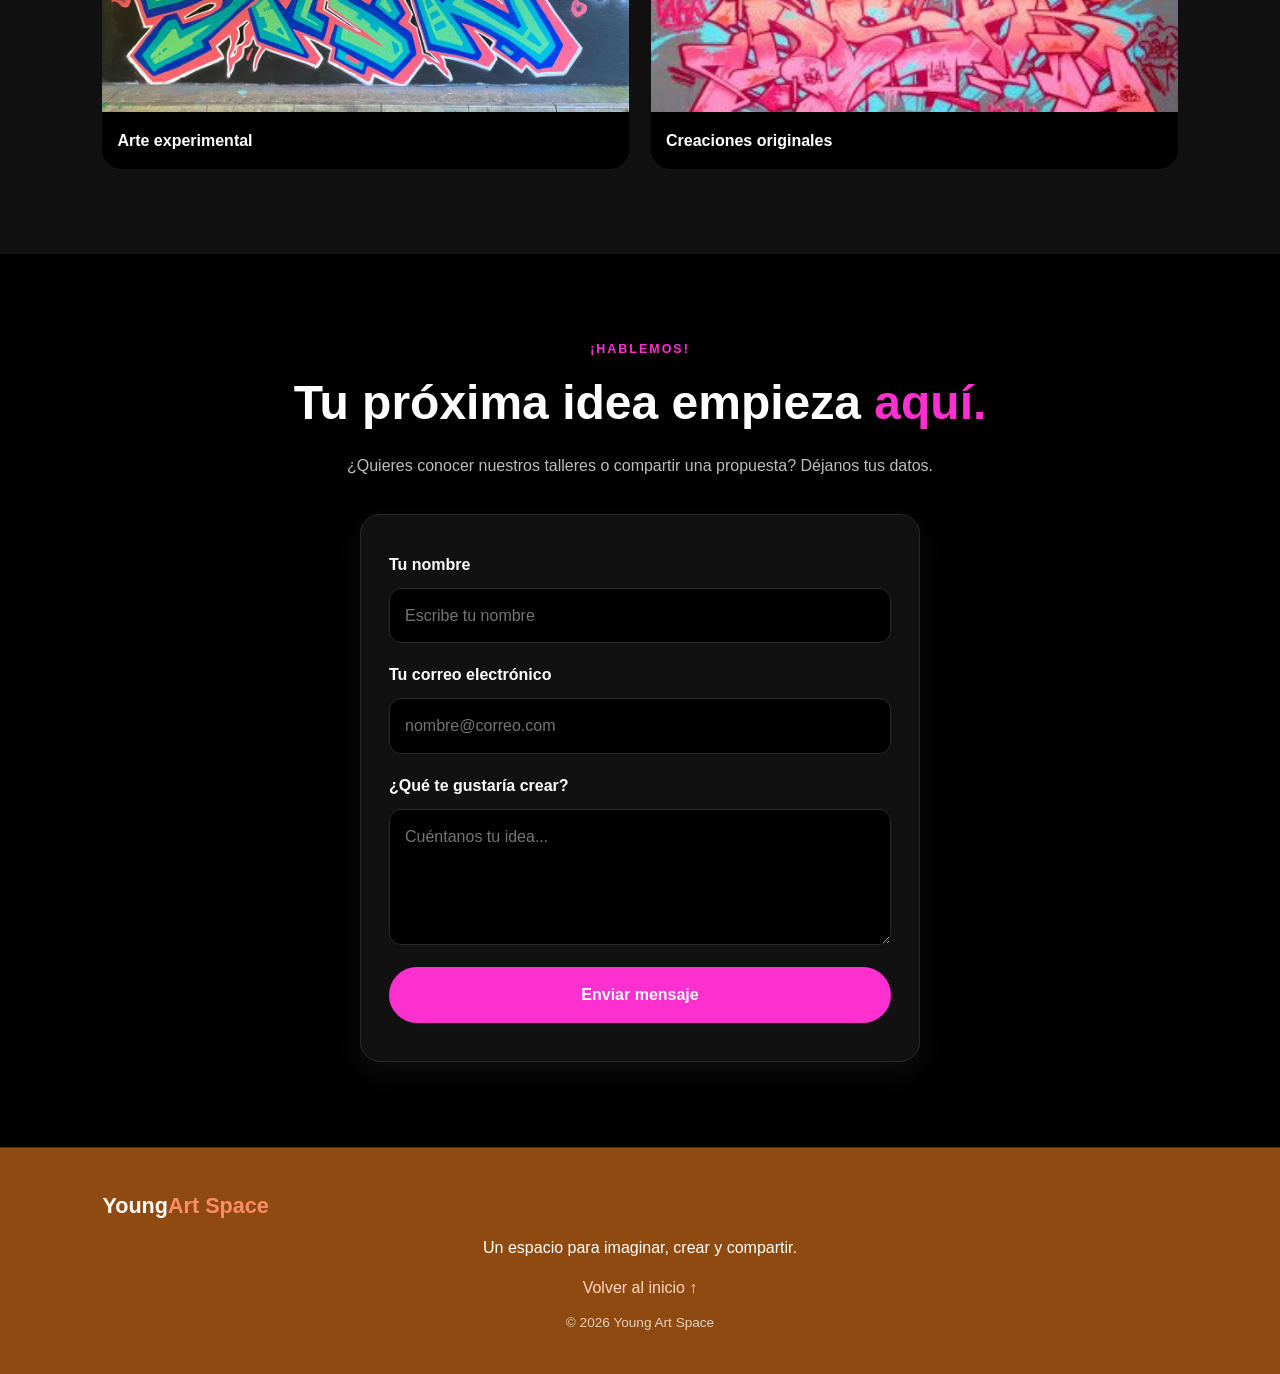
==== commit f2c45aa1: "Implementacion de autenticacion y conexion de usuarios" ====
--- a/index.html
+++ b/index.html
@@ -1,4 +1,5 @@
 
+<!DOCTYPE html>
 <html lang="es">
 <head>
   <meta charset="UTF-8">
@@ -10,21 +11,28 @@
 <body>
 
   <!-- ENCABEZADO Y MENÚ -->
-<header class="encabezado">
+  <header class="encabezado">
     <a class="logo" href="#inicio">
-        <img src="imagenes/logo-young-art-space.png" alt="Young Art Space">
+      <img src="imagenes/logo-young-art-space.png" alt="Young Art Space">
     </a>
 
     <nav class="menu" aria-label="Menú principal">
-        <a href="#inicio">Inicio</a>
-        <a href="#nosotros">Nosotros</a>
-        <a href="#talleres">Talleres</a>
-        <a href="#galeria">Galería</a>
-        <a href="#contacto">Contacto</a>
+      <a href="#inicio">Inicio</a>
+      <a href="#nosotros">Nosotros</a>
+      <a href="#talleres">Talleres</a>
+      <a href="#galeria">Galería</a>
+      <a href="#contacto">Contacto</a>
     </nav>
-</header>
+
+    <!-- ACCESO DE USUARIOS -->
+    <div class="cuenta-usuario" id="area-cuenta">
+      <a href="login.html" class="enlace-login">Iniciar sesión</a>
+      <a href="registro.html" class="boton-registro">Crear cuenta</a>
+    </div>
+  </header>
 
   <main>
+
     <!-- INICIO -->
     <section id="inicio" class="portada">
       <div class="portada-contenido">
@@ -42,7 +50,6 @@
       </div>
 
       <div class="portada-imagen">
-        <!-- Cambia esta imagen por una tuya -->
         <img src="imagenes/portada.jpg"
              alt="Espacio artístico con dibujos y materiales creativos">
       </div>
@@ -184,8 +191,10 @@
         <p id="respuesta-formulario" role="status" aria-live="polite"></p>
       </form>
     </section>
+
   </main>
 
+  <!-- PIE DE PÁGINA -->
   <footer class="pie">
     <a class="logo" href="#inicio">Young <span>Art Space</span></a>
     <p>Un espacio para imaginar, crear y compartir.</p>
@@ -194,5 +203,34 @@
   </footer>
 
   <script src="script.js"></script>
+
+  <!-- FUNCIONALIDAD DE LA CUENTA -->
+  <script>
+    const areaCuenta = document.getElementById("area-cuenta");
+    const nombreUsuario = localStorage.getItem("nombreUsuario");
+
+    if (nombreUsuario) {
+      areaCuenta.innerHTML = "";
+
+      const saludo = document.createElement("span");
+      saludo.className = "saludo-usuario";
+      saludo.textContent = "¡Hola, " + nombreUsuario + "!";
+
+      const botonCerrar = document.createElement("button");
+      botonCerrar.id = "cerrar-sesion";
+      botonCerrar.className = "boton-cerrar";
+      botonCerrar.textContent = "Cerrar sesión";
+
+      areaCuenta.appendChild(saludo);
+      areaCuenta.appendChild(botonCerrar);
+
+      botonCerrar.addEventListener("click", function() {
+        localStorage.removeItem("nombreUsuario");
+        window.location.reload();
+      });
+    }
+  </script>
+
 </body>
-</html>+</html>
+
--- a/style.css
+++ b/style.css
@@ -484,4 +484,86 @@
 .pie {
   background: var(--cafe-logo);
   border-top: 1px solid rgba(0, 0, 0, 0.35);
-}+}
+
+/* =================================
+   10. CUENTA DE USUARIO
+================================= */
+
+.cuenta-usuario {
+    display: flex;
+    align-items: center;
+    justify-content: center;
+    gap: 12px;
+    flex-wrap: wrap;
+}
+
+.enlace-login {
+    color: #ffffff;
+    text-decoration: none;
+    font-weight: bold;
+    transition: color 0.2s;
+}
+
+.enlace-login:hover {
+    color: var(--color-principal);
+}
+
+.boton-registro,
+.boton-cerrar {
+    display: inline-flex;
+    align-items: center;
+    justify-content: center;
+    padding: 10px 17px;
+    border: 2px solid var(--color-principal);
+    border-radius: 999px;
+    background: var(--color-principal);
+    color: #ffffff;
+    font: inherit;
+    font-weight: bold;
+    cursor: pointer;
+    transition: background 0.2s, transform 0.2s;
+}
+
+.boton-registro:hover,
+.boton-cerrar:hover {
+    background: var(--color-secundario);
+    border-color: var(--color-secundario);
+    transform: translateY(-2px);
+}
+
+.saludo-usuario {
+    color: #ffffff;
+    font-weight: bold;
+    font-size: 0.95rem;
+}
+
+/* ADAPTACIÓN DEL ACCESO A CELULARES */
+@media (max-width: 800px) {
+    .cuenta-usuario {
+        justify-content: center;
+    }
+}
+
+@media (max-width: 520px) {
+    .cuenta-usuario {
+        gap: 10px;
+    }
+
+    .boton-registro,
+    .boton-cerrar {
+        padding: 8px 13px;
+        font-size: 0.88rem;
+    }
+
+    ..saludo-usuario {
+    color: #ffffff;
+    font-weight: bold;
+    font-size: 1rem;
+    text-transform: capitalize;
+    letter-spacing: 0.2px;
+    transition: color 0.2s;
+} {
+        font-size: 0.88rem;
+    }
+}
